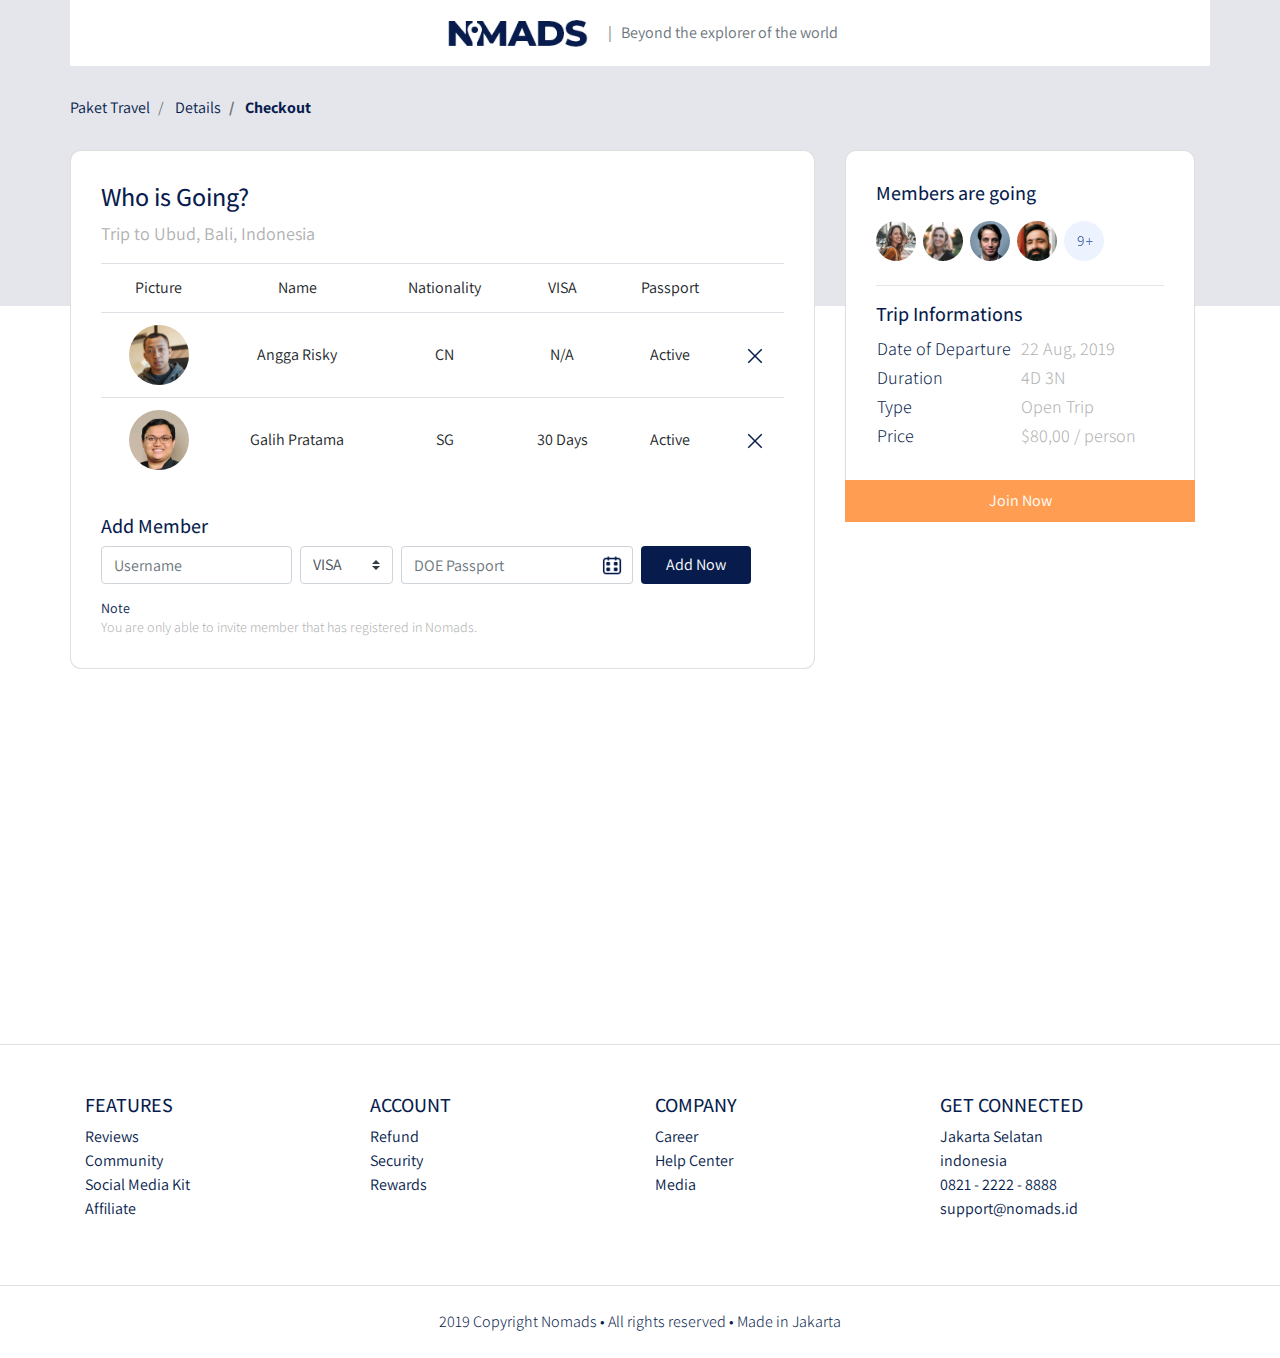
==== checkout.html @ b5740764 "Checkout Page - Members" ====
<!DOCTYPE html>
<html lang="en">
<head>
    <meta charset="UTF-8">
    <meta http-equiv="X-UA-Compatible" content="IE=edge">
    <meta name="viewport" content="width=device-width, initial-scale=1.0">
    <title>Document</title>
    <link rel="stylesheet" href="frontend/libraries/bootstrap/css/bootstrap.css">
    <link rel="stylesheet" href="frontend/libraries/xzoom/xzoom.css">
    <link rel="stylesheet" href="frontend/libraries/gijgo/css/gijgo.min.css">
    <link rel="preconnect" href="https://fonts.googleapis.com">
    <link rel="preconnect" href="https://fonts.gstatic.com" crossorigin>
    <link href="https://fonts.googleapis.com/css2?family=Assistant:wght@200;300;400;500;600;700;800&family=Playfair+Display:ital,wght@0,400;0,500;0,600;0,700;0,800;0,900;1,400;1,500;1,600;1,700;1,800;1,900&display=swap" rel="stylesheet">   
    <link rel="stylesheet" href="frontend/styles/main.css">

</head>
<body>
    <!-- Navbar -->
    <div class="container">
        <nav class="row navbar navbar-expand-lg navbar-light bg-white">
            <div class="navbar-nav ml-auto mr-auto mr-sm-auto mr-lg-0 mr-md-auto">
                <a href="index.html" class="navbar-brand">
                    <img src="frontend/images/logo.png" alt="">
                </a>
            </div>
            <ul class="navbar-nav mr-auto d-none d-lg-block">
                <li>
                    <span class="text-muted">
                        | &nbsp; Beyond the explorer of the world
                    </span>
                </li>
            </ul>
        </nav>
    </div>

    <!-- Main Details -->
    <main>
        <section class="section-details-header"></section>
        <section class="section-details-content">
            <div class="container">
                <div class="row">
                    <div class="col p-0">
                        <nav>
                            <ol class="breadcrumb">
                                <li class="breadcrumb-item">
                                    Paket Travel
                                </li>
                                <li class="breadcrumb-item">
                                    Details
                                </li>
                                <li class="breadcrumb-item active">
                                    Checkout
                                </li>
                            </ol>
                        </nav>
                    </div>
                </div>
                <div class="row">
                    <div class="col-lg-8 pl-lg-0">
                        <div class="card card-details">
                            <h1>Who is Going?</h1>
                            <p>Trip to Ubud, Bali, Indonesia</p>
                            <div class="attendee">
                                <table class="table table-responsive-sm text-center">
                                    <thead>
                                        <tr>
                                            <td>Picture</td>
                                            <td>Name</td>
                                            <td>Nationality</td>
                                            <td>VISA</td>
                                            <td>Passport</td>
                                            <td></td>
                                        </tr>
                                    </thead>
                                    <tbody>
                                        <tr>
                                            <td><img src="/frontend/images/avatar-1.png" height="60"></td>
                                            <td class="align-middle">Angga Risky</td>
                                            <td class="align-middle">CN</td>
                                            <td class="align-middle">N/A</td>
                                            <td class="align-middle">Active</td>
                                            <td class="align-middle">
                                                <a href="#">
                                                    <img src="frontend/images/ic_remove.png" alt="">
                                                </a>
                                            </td>
                                        </tr>
                                        <tr>
                                            <td><img src="/frontend/images/avatar-2.png" height="60"></td>
                                            <td class="align-middle">Galih Pratama</td>
                                            <td class="align-middle">SG</td>
                                            <td class="align-middle">30 Days</td>
                                            <td class="align-middle">Active</td>
                                            <td class="align-middle">
                                                <a href="#">
                                                    <img src="frontend/images/ic_remove.png" alt="">
                                                </a>
                                            </td>
                                        </tr>
                                    </tbody>
                                </table>
                            </div>
                            <div class="member mt-3">
                                <h2>Add Member</h2>
                                <form class="form-inline">
                                    <label for="inputUsername" class="sr-only">Name</label>
                                    <input type="text" name="inputUsername" class="form-control mb-2 mr-sm-2" id="inputUsername" placeholder="Username">
                                    
                                    <label for="inputVisa" class="sr-only">Visa</label>
                                    <select name="inputVisa" id="inputVisa" class="custom-select mb-2 mr-sm-2">
                                        <option value="VISA" selected>VISA</option>
                                        <option value="30 Days">30 Days</option>
                                        <option value="N/A">N/A</option>
                                    </select>

                                <label for="doePassport" class="sr-only">DOE Passport</label>
                                <div class="input-group mb-2 mr-sm-2">
                                    <input type="text" class="form-control datepicker" id="doePassport" placeholder="DOE Passport">
                                </div>

                                <button type="submit" class="btn btn-add-now mb-2 px-4">
                                    Add Now
                                </button>

                                </form>
                                <h3 class="mt-2 mb-0">Note</h3>
                                <p class="disclaimer mb-0">You are only able to invite member that has registered in Nomads.</p>
                            </div>
                        </div>
                    </div>
                    <div class="col-lg-4">
                        <div class="card card-details card-right">
                            <h2>Members are going</h2>
                            <div class="members my-2">
                                <img src="/frontend/images/member-1.png" class="member-image mr-1">
                                <img src="/frontend/images/member-2.png" class="member-image mr-1">
                                <img src="/frontend/images/member-3.png" class="member-image mr-1">
                                <img src="/frontend/images/member-4.png" class="member-image mr-1">
                                <img src="/frontend/images/member-5.png" class="member-image mr-1">
                            </div>
                            <hr>
                            <h2>Trip Informations</h2>
                            <table class="trip-informations">
                                <tr>
                                    <th width="50%">Date of Departure</th>
                                    <td width="50%">22 Aug, 2019</td>
                                </tr>
                                <tr>
                                    <th width="50%">Duration</th>
                                    <td width="50%">4D 3N</td>
                                </tr>
                                <tr>
                                    <th width="50%">Type</th>
                                    <td width="50%">Open Trip</td>
                                </tr>
                                <tr>
                                    <th width="50%">Price</th>
                                    <td width="50%">$80,00 / person</td>
                                </tr>
                            </table>
                        </div>
                        <div class="join-container">
                            <a href="#" class="btn btn-block btn-join-now mt-3 py-2">Join Now</a>
                        </div>
                    </div>
                </div>
            </div>
        </section>
    </main>

    
    <!-- Footer -->
    <footer class="section-footer mt-5 mb-4 border-top">
        <div class="container pt-5 pb-5">
            <div class="row justify-content-center">
                <div class="col-12">
                    <div class="row">
                        <div class="col-12 col-lg-3">
                            <h5>FEATURES</h5>
                            <ul class="list-unstyled">
                                <li><a href="#">Reviews</a></li>
                                <li><a href="#">Community</a></li>
                                <li><a href="#">Social Media Kit</a></li>
                                <li><a href="#">Affiliate</a></li>
                            </ul>
                        </div>
                        <div class="col-12 col-lg-3">
                            <h5>ACCOUNT</h5>
                            <ul class="list-unstyled">
                                <li><a href="#">Refund</a></li>
                                <li><a href="#">Security</a></li>
                                <li><a href="#">Rewards</a></li>
                            </ul>
                        </div>
                        <div class="col-12 col-lg-3">
                            <h5>COMPANY</h5>
                            <ul class="list-unstyled">
                                <li><a href="#">Career</a></li>
                                <li><a href="#">Help Center</a></li>
                                <li><a href="#">Media</a></li>
                            </ul>
                        </div>
                        <div class="col-12 col-lg-3">
                            <h5>GET CONNECTED</h5>
                            <ul class="list-unstyled">
                                <li><a href="#">Jakarta Selatan</a></li>
                                <li><a href="#">indonesia</a></li>
                                <li><a href="#">0821 - 2222 - 8888</a></li>
                                <li><a href="#">support@nomads.id</a></li>
                            </ul>
                        </div>
                    </div>
                </div>
            </div>
        </div>
        <div class="container-fluid">
            <div class="row border-top justify-content-center align-center pt-4">
                <div class="col-auto text-gray-500 font-weight-light">
                    2019 Copyright Nomads • All rights reserved • Made in Jakarta
                </div>
            </div>
        </div>
    </footer>

    <script src="frontend/libraries/jquery/jquery-3.4.1.min.js"></script>
    <script src="frontend/libraries/bootstrap/js/bootstrap.js"></script>
    <script src="frontend/libraries/retina/retina.min.js"></script>
    <script src="frontend/libraries/xzoom/xzoom.min.js"></script>
    <script src="frontend/libraries/gijgo/js/gijgo.min.js"></script>
    <script>
        $(document).ready(function() {
            $('.xzoom, .xzoom-gallery').xzoom({
                zoomWidth: 500,
                title: false,
                tint: '#333',
                xoffset: 15
            });

            $('.datepicker').datepicker({
                uiLibrary: 'bootstrap4',
                icons: {
                    rightIcon: '<img src="frontend/images/ic_doe.png" />'
                }
            });
        });
    </script>
</body>
</html>
---- frontend/libraries/xzoom/xzoom.css ----
/* Compatibility styles for frameworks like bootstrap, foundation e.t.c */
.xzoom-source img, .xzoom-preview img, .xzoom-lens img {
  display: block;
  max-width: none;
  max-height: none;
  -webkit-transition: none;
  -moz-transition: none;
  -o-transition: none;
  transition: none;
}
/* --------------- */

/* xZoom Styles below */
.xzoom-container { 
  display: inline-block;
}

.xzoom-thumbs {
  text-align: center;
  margin-bottom: 10px;
}

.xzoom { 
  -webkit-box-shadow: 0px 0px 5px 0px rgba(0,0,0,0.5);
  -moz-box-shadow: 0px 0px 5px 0px rgba(0,0,0,0.5);
  box-shadow: 0px 0px 5px 0px rgba(0,0,0,0.5);  
}
.xzoom2, .xzoom3, .xzoom4, .xzoom5 {
  -webkit-box-shadow: 0px 0px 5px 0px rgba(0,0,0,0.5);
  -moz-box-shadow: 0px 0px 5px 0px rgba(0,0,0,0.5);
  box-shadow: 0px 0px 5px 0px rgba(0,0,0,0.5);
}

/* Thumbs */
.xzoom-gallery, .xzoom-gallery2, .xzoom-gallery3, .xzoom-gallery4, .xzoom-gallery5 {
  border: 1px solid #cecece;
  margin-left: 5px;
  margin-bottom: 10px;
}

.xzoom-source, .xzoom-hidden {
  display: block;
  position: static;
  float: none;
  clear: both;
}

/* Everything out of border is hidden */
.xzoom-hidden {
  overflow: hidden;
}

/* Preview */
.xzoom-preview {
  border: 1px solid #888;
  background: #2f4f4f;
  box-shadow: -0px -0px 10px rgba(0,0,0,0.50);
}

/* Lens */
.xzoom-lens {
  border: 1px solid #555;
  box-shadow: -0px -0px 10px rgba(0,0,0,0.50);
  cursor: crosshair;
}

/* Loading */
.xzoom-loading {
  background-position: center center;
  background-repeat: no-repeat;
  border-radius: 100%;
  opacity: .7;
  background: url(../example/images/xloading.gif);
  width: 48px;
  height: 48px;
}

/* Additional class that applied to thumb when it is active */
.xactive {
  -webkit-box-shadow: 0px 0px 3px 0px rgba(74,169,210,1);
  -moz-box-shadow: 0px 0px 3px 0px rgba(74,169,210,1);
  box-shadow: 0px 0px 3px 0px rgba(74,169,210,1); 
  border: 1px solid #4aaad2;
}

/* Caption */
.xzoom-caption {
  position: absolute;
  bottom: -43px;
  left: 0;
  background: #000;
  width: 100%;
  text-align: left;
}

.xzoom-caption span {
  color: #fff;
  font-family: Arial, sans-serif;
  display: block;
  font-size: 0.75em;
  font-weight: bold;
  padding: 10px;
}
---- frontend/libraries/gijgo/css/gijgo.min.css ----
.gj-button-md,.gj-text-align-center{text-align:center}.gj-button-md,.gj-modal{overflow:hidden;outline:0}.gj-button-md,.gj-button-md-group{position:relative;vertical-align:middle}.gj-button,.gj-button-md,.gj-cursor-pointer{cursor:pointer}.gj-button{background-color:#f5f5f5;border:1px solid #ddd;color:#000;border-radius:3px;padding:6px 10px}.gj-unselectable{-webkit-touch-callout:none;-webkit-user-select:none;-khtml-user-select:none;-moz-user-select:none;-ms-user-select:none;user-select:none}.gj-row{display:-webkit-box;display:-ms-flexbox;display:flex;-ms-flex-wrap:wrap;flex-wrap:wrap}.gj-margin-left-5{margin-left:5px}.gj-margin-left-10{margin-left:10px}.gj-width-full{width:100%}.gj-font-size-16{font-size:16px}.gj-hidden{display:none}.gj-button-md{background:0 0;border:none;border-radius:2px;color:rgba(0,0,0,.87);height:36px;margin:0;min-width:64px;padding:0 16px;display:inline-block;font-family:Roboto,Helvetica,Arial,sans-serif;font-size:1rem;font-weight:500;text-transform:uppercase;letter-spacing:0;will-change:box-shadow;transition:box-shadow .2s cubic-bezier(.4,0,1,1),background-color .2s cubic-bezier(.4,0,.2,1),color .2s cubic-bezier(.4,0,.2,1);text-decoration:none;line-height:36px;-webkit-user-select:none;-moz-user-select:none;-ms-user-select:none;user-select:none}.gj-button-md:hover{background-color:rgba(158,158,158,.2)}.gj-button-md:disabled{color:rgba(0,0,0,.26);background:0 0}.gj-button-md .gj-icon,.gj-button-md .material-icons{vertical-align:middle}.gj-button-md.gj-button-md-icon{width:24px;height:31px;min-width:24px;padding:0;display:table}ul.gj-list-bootstrap li [data-role=image],ul.gj-list-md li [data-role=checkbox],ul.gj-list-md li [data-role=image]{height:24px;width:24px}.gj-button-md.gj-button-md-icon .gj-icon,.gj-button-md.gj-button-md-icon .material-icons{display:table-cell;margin-right:0;width:24px;height:24px}.gj-button-md.active{background-color:rgba(158,158,158,.4)}.gj-button-md-group{display:inline-block}.gj-textbox-md{border:none;border-bottom:1px solid rgba(0,0,0,.42);display:block;font-family:Helvetica,Arial,sans-serif;font-size:16px;line-height:16px;padding:4px 0;margin:0;width:100%;background:0 0;text-align:left;color:rgba(0,0,0,.87)}.gj-textbox-md:active,.gj-textbox-md:focus{border-bottom:2px solid rgba(0,0,0,.42);outline:0}.gj-textbox-md::placeholder{color:#8e8e8e}.gj-textbox-md:-ms-input-placeholder{color:#8e8e8e}.gj-textbox-md::-ms-input-placeholder{color:#8e8e8e}.gj-md-spacer-24{min-width:24px;width:24px;display:inline-block}.gj-md-spacer-32{min-width:32px;width:32px;display:inline-block}.gj-modal{position:fixed;top:0;right:0;bottom:0;left:0;z-index:1203;display:none;-webkit-overflow-scrolling:touch;background-color:rgba(0,0,0,.54118);transition:.2s ease opacity;will-change:opacity}ul.gj-list li [data-role=wrapper]{display:table;width:100%}ul.gj-list li [data-role=checkbox],ul.gj-list li [data-role=image]{display:table-cell;vertical-align:middle;text-align:center}ul.gj-list li [data-role=display]{display:table-cell;vertical-align:middle;cursor:pointer}ul.gj-list li [data-role=display]:empty:before{content:"\200b"}ul.gj-list-bootstrap{padding-left:0;margin-bottom:0}ul.gj-list-bootstrap li{padding:0}ul.gj-list-bootstrap li [data-role=wrapper]{padding:0 10px}ul.gj-list-bootstrap li [data-role=checkbox]{width:24px;padding:3px}ul.gj-list-bootstrap li [data-role=display]{padding:8px 0 8px 4px}.list-group-item.active ul li,.list-group-item.active:focus ul li,.list-group-item.active:hover ul li{text-shadow:none;color:initial}ul.gj-list-md{padding:0;list-style:none;line-height:24px;letter-spacing:0;color:#616161}.gj-picker-md,ul.gj-list-md li{font-family:Roboto,Helvetica,Arial,sans-serif;font-size:16px;font-weight:400;letter-spacing:.04em;line-height:1}ul.gj-list-md li{display:list-item;list-style-type:none;padding:0;min-height:unset;box-sizing:border-box;align-items:center;cursor:default;overflow:hidden;-webkit-flex-direction:row;-ms-flex-direction:row;flex-direction:row;-webkit-flex-wrap:nowrap;-ms-flex-wrap:nowrap;flex-wrap:nowrap}ul.gj-list-md li [data-role=display]{padding:8px 0 8px 5px;order:0;flex-grow:2;text-decoration:none;box-sizing:border-box;align-items:center;text-align:left;color:rgba(0,0,0,.87)}ul.gj-list-md li.disabled>[data-role=wrapper]>[data-role=display]{color:#9E9E9E}.gj-list-md-active{background:#e0e0e0;color:#3f51b5}.gj-picker{position:absolute;z-index:1203;background-color:#fff}.gj-picker .selected{color:#fff}.gj-picker-md{color:rgba(0,0,0,.87);border:1px solid #E0E0E0}.gj-modal .gj-picker-md{border:0}.gj-picker-md [role=header]{color:rgba(255,255,255,.54);display:flex;background:#2196f3;align-items:baseline;user-select:none;justify-content:center}.gj-picker-md [role=footer]{float:right;padding:10px}.gj-picker-md [role=footer] button.gj-button-md{color:#2196f3;font-weight:700;font-size:13px}.gj-picker-bootstrap{border:1px solid #E0E0E0}.gj-picker-bootstrap .selected{color:#888}.gj-picker-bootstrap [role=header]{background:#eee;color:#AAA}@font-face{font-family:gijgo-material;src:url(../fonts/gijgo-material.eot?235541);src:url(../fonts/gijgo-material.eot?235541#iefix) format('embedded-opentype'),url(../fonts/gijgo-material.ttf?235541) format('truetype'),url(../fonts/gijgo-material.woff?235541) format('woff'),url(../fonts/gijgo-material.svg?235541#gijgo-material) format('svg');font-weight:400;font-style:normal}.gj-icon{font-family:gijgo-material!important;font-size:24px;speak:none;font-style:normal;font-weight:400;font-variant:normal;text-transform:none;line-height:1;letter-spacing:0;-webkit-font-feature-settings:"liga";-moz-font-feature-settings:"liga=1";-moz-font-feature-settings:"liga";-ms-font-feature-settings:"liga" 1;font-feature-settings:"liga";-webkit-font-variant-ligatures:discretionary-ligatures;font-variant-ligatures:discretionary-ligatures;-webkit-font-smoothing:antialiased;-moz-osx-font-smoothing:grayscale}.gj-icon.undo:before{content:"\e900"}.gj-icon.vertical-align-top:before{content:"\e901"}.gj-icon.vertical-align-center:before{content:"\e902"}.gj-icon.vertical-align-bottom:before{content:"\e903"}.gj-icon.arrow-dropup:before{content:"\e904"}.gj-icon.clock:before{content:"\e905"}.gj-icon.refresh:before{content:"\e906"}.gj-icon.last-page:before{content:"\e907"}.gj-icon.first-page:before{content:"\e908"}.gj-icon.cancel:before{content:"\e909"}.gj-icon.clear:before{content:"\e90a"}.gj-icon.check-circle:before{content:"\e90b"}.gj-icon.delete:before{content:"\e90c"}.gj-icon.arrow-upward:before{content:"\e90d"}.gj-icon.arrow-forward:before{content:"\e90e"}.gj-icon.arrow-downward:before{content:"\e90f"}.gj-icon.arrow-back:before{content:"\e910"}.gj-icon.list-numbered:before{content:"\e911"}.gj-icon.list-bulleted:before{content:"\e912"}.gj-icon.indent-increase:before{content:"\e913"}.gj-icon.indent-decrease:before{content:"\e914"}.gj-icon.redo:before{content:"\e915"}.gj-icon.align-right:before{content:"\e916"}.gj-icon.align-left:before{content:"\e917"}.gj-icon.align-justify:before{content:"\e918"}.gj-icon.align-center:before{content:"\e919"}.gj-icon.strikethrough:before{content:"\e91a"}.gj-icon.italic:before{content:"\e91b"}.gj-icon.underlined:before{content:"\e91c"}.gj-icon.bold:before{content:"\e91d"}.gj-icon.arrow-dropdown:before{content:"\e91e"}.gj-icon.done:before{content:"\e91f"}.gj-icon.pencil:before{content:"\e920"}.gj-icon.minus:before{content:"\e921"}.gj-icon.plus:before{content:"\e922"}.gj-icon.chevron-up:before{content:"\e923"}.gj-icon.chevron-right:before{content:"\e924"}.gj-icon.chevron-down:before{content:"\e925"}.gj-icon.chevron-left:before{content:"\e926"}.gj-icon.event:before{content:"\e927"}.gj-draggable{cursor:move}.gj-resizable-handle{position:absolute;font-size:.1px;display:block;-ms-touch-action:none;touch-action:none;z-index:1203}.gj-dialog-bootstrap [data-role=title],.gj-dialog-bootstrap4 [data-role=title]{display:inline}.gj-dialog-bootstrap,.gj-dialog-bootstrap4,.gj-dialog-md{z-index:1202;overflow:hidden}.gj-resizable-n{cursor:n-resize;height:7px;width:100%;top:-5px;left:0}.gj-resizable-e{cursor:e-resize;width:7px;right:-5px;top:0;height:100%}.gj-resizable-s{cursor:s-resize;height:7px;width:100%;bottom:-5px;left:0}.gj-resizable-w{cursor:w-resize;width:7px;left:-5px;top:0;height:100%}.gj-resizable-se{cursor:se-resize;width:12px;height:12px;right:1px;bottom:1px}.gj-resizable-sw{cursor:sw-resize;width:9px;height:9px;left:-5px;bottom:-5px}.gj-resizable-nw{cursor:nw-resize;width:9px;height:9px;left:-5px;top:-5px}.gj-resizable-ne{cursor:ne-resize;width:9px;height:9px;right:-5px;top:-5px}.gj-dialog-footer{position:absolute;bottom:0;width:100%;margin-top:0}.gj-dialog-scrollable [data-role=body]{overflow-x:hidden;overflow-y:scroll}.gj-dialog-bootstrap [data-role=close]{line-height:1.42857143}.gj-dialog-bootstrap4 [data-role=close]{line-height:1.5}.gj-dialog-md{background-color:#FFF;border:none;box-shadow:0 11px 15px -7px rgba(0,0,0,.2),0 24px 38px 3px rgba(0,0,0,.14),0 9px 46px 8px rgba(0,0,0,.12);box-sizing:border-box;position:relative;display:-webkit-box;display:-webkit-flex;display:-ms-flexbox;display:flex;-webkit-box-orient:vertical;-webkit-box-direction:normal;-webkit-flex-direction:column;-ms-flex-direction:column;flex-direction:column;-webkit-background-clip:padding-box;background-clip:padding-box;outline:0}.gj-dialog-md-header{padding:24px 24px 0;font-family:Roboto,Helvetica,Arial,sans-serif}.gj-dialog-md-title{margin:0;font-weight:400;display:inline;line-height:28px;font-size:20px}.gj-dialog-md-close{-webkit-appearance:none;padding:0;cursor:pointer;background:0 0;border:0;float:right;line-height:28px;font-size:28px}.gj-dialog-md-body{padding:20px 24px 24px;color:rgba(0,0,0,.54);font-family:Helvetica,Arial,sans-serif;font-size:14px;font-weight:400;line-height:20px}.gj-dialog-md-footer{padding:8px 8px 8px 24px;display:-webkit-flex;display:-ms-flexbox;display:flex;-webkit-flex-direction:row-reverse;-ms-flex-direction:row-reverse;flex-direction:row-reverse;-webkit-flex-wrap:wrap;-ms-flex-wrap:wrap;flex-wrap:wrap;box-sizing:border-box}.gj-dialog-md-footer>:first-child{margin-right:0}.gj-dialog-md-footer>*{margin-right:8px;height:36px}DIV.gj-grid-wrapper{margin:auto;position:relative;clear:both;z-index:1}TABLE.gj-grid{margin:auto;border-collapse:collapse;width:100%;table-layout:fixed}TABLE.gj-grid THEAD TH [data-role=selectAll]{margin:auto}table.gj-grid-bootstrap thead th [data-role=sorticon],table.gj-grid-md thead th [data-role=sorticon]{margin-left:5px}TABLE.gj-grid THEAD TH [data-role=title],TABLE.gj-grid THEAD TH [data-role=sorticon]{display:inline-block}TABLE.gj-grid THEAD TH{overflow:hidden;text-overflow:ellipsis}TABLE.gj-grid.autogrow-header-row THEAD TH{overflow:auto;text-overflow:initial;white-space:pre-wrap;-ms-word-break:break-word;word-break:break-word}TABLE.gj-grid>tbody>tr>td{overflow:hidden;position:relative}table.gj-grid tbody div[data-role=display]{vertical-align:middle;text-indent:0;white-space:pre-wrap;-ms-word-break:break-word;word-break:break-word}table.gj-grid.fixed-body-rows tbody div[data-role=display]{overflow:hidden;text-overflow:ellipsis;white-space:nowrap;-ms-word-break:initial;word-break:initial}table.gj-grid tfoot DIV[data-role=display]{vertical-align:middle;text-indent:0;display:flex}TABLE.gj-grid .fa{padding:2px}TABLE.gj-grid>tbody>tr>td>div{padding:2px;overflow:hidden}DIV.gj-grid-wrapper DIV.gj-grid-loading-cover{background:#BBB;opacity:.5;position:absolute;vertical-align:middle}DIV.gj-grid-wrapper DIV.gj-grid-loading-text{position:absolute;font-weight:700}table.gj-grid-bootstrap thead th{background-color:#f5f5f5;vertical-align:middle}table.gj-grid-bootstrap thead th [data-role=sorticon] i.gj-icon,table.gj-grid-bootstrap thead th [data-role=sorticon] i.material-icons{position:absolute;font-size:20px;top:15px}table.gj-grid-bootstrap tbody tr td div[data-role=display]{padding:0}.gj-grid-bootstrap-4 .gj-checkbox-bootstrap{display:inline-block;padding-top:2px}.gj-grid-bootstrap-4 tbody tr.active{background-color:rgba(0,0,0,.075)}.gj-grid-md{position:relative;border:1px solid #e0e0e0;border-collapse:collapse;white-space:nowrap;font-size:13px;font-family:Roboto,Helvetica,Arial,sans-serif;background-color:#fff}.gj-grid-md td:first-of-type,.gj-grid-md th:first-of-type{padding-left:24px}.gj-grid-md td,.gj-grid-md th{padding:12px 18px;position:relative;box-sizing:border-box}.gj-grid-md th{vertical-align:bottom;font-weight:700;line-height:31px;letter-spacing:0;height:56px;font-size:12px;color:rgba(0,0,0,.54);text-align:right}.gj-grid-md td{height:48px;border-top:1px solid #e0e0e0;border-bottom:1px solid #e0e0e0;text-align:left;color:rgba(0,0,0,.87)}.gj-grid-bootstrap tbody tr.gj-grid-top-border td,.gj-grid-md tbody tr.gj-grid-top-border td{border-top:2px solid #777}.gj-grid-bootstrap tbody tr.gj-grid-bottom-border td,.gj-grid-md tbody tr.gj-grid-bottom-border td{border-bottom:2px solid #777}.gj-grid-md tbody tr{position:relative;height:48px;transition-duration:.28s;transition-timing-function:cubic-bezier(.4,0,.2,1);transition-property:background-color}.gj-grid-md tbody tr:hover{background-color:#EEE}.gj-grid-md tbody tr.gj-grid-md-select{background-color:#F5F5F5}table.gj-grid-md thead th [data-role=sorticon] i.gj-icon,table.gj-grid-md thead th [data-role=sorticon] i.material-icons{position:absolute;font-size:16px;top:19px}table.gj-grid-md thead th.gj-grid-select-all{padding-bottom:3px}@media only all{td.display-1120,td.display-320,td.display-480,td.display-640,td.display-800,td.display-960,th.display-1120,th.display-320,th.display-480,th.display-640,th.display-800,th.display-960{display:none}}@media screen and (min-width:20em){TABLE.gj-grid-bootstrap td.display-320,TABLE.gj-grid-bootstrap th.display-320{display:table-cell}}@media screen and (min-width:30em){TABLE.gj-grid-bootstrap td.display-480,TABLE.gj-grid-bootstrap th.display-480{display:table-cell}}@media screen and (min-width:40em){TABLE.gj-grid-bootstrap td.display-640,TABLE.gj-grid-bootstrap th.display-640{display:table-cell}}@media screen and (min-width:50em){TABLE.gj-grid-bootstrap td.display-800,TABLE.gj-grid-bootstrap th.display-800{display:table-cell}}@media screen and (min-width:60em){TABLE.gj-grid-bootstrap td.display-960,TABLE.gj-grid-bootstrap th.display-960{display:table-cell}}@media screen and (min-width:70em){TABLE.gj-grid-bootstrap td.display-1120,TABLE.gj-grid-bootstrap th.display-1120{display:table-cell}}.gj-grid-md tfoot tr th{padding-right:14px}.gj-grid-md tfoot tr[data-role=pager] .gj-grid-mdl-pager-label{padding-left:5px;padding-right:5px}.gj-grid-md tfoot tr[data-role=pager] .gj-dropdown-md{margin-left:12px}.gj-grid-md tfoot tr[data-role=pager] .gj-dropdown-md [role=presenter]{font-size:12px;font-weight:700;color:rgba(0,0,0,.54)}.gj-grid-md tfoot tr[data-role=pager] .gj-dropdown-md [role=presenter] [role=display]{text-align:right}.gj-grid-md tfoot tr[data-role=pager] .gj-grid-md-limit-select{margin-left:10px;font-size:12px;font-weight:700;color:rgba(0,0,0,.54)}.gj-grid-bootstrap tfoot tr[data-role=pager] th{line-height:30px;background-color:#f5f5f5}.gj-grid-bootstrap tfoot tr[data-role=pager] th>div>button,.gj-grid-bootstrap tfoot tr[data-role=pager] th>div>div{margin-right:5px}.gj-grid-bootstrap-4 tfoot tr[data-role=pager] th>div button{height:34px}.gj-grid-bootstrap-4 tfoot tr[data-role=pager] th div .gj-dropdown-bootstrap-4 .gj-dropdown-expander-mi .gj-icon{top:5px}.gj-grid-bootstrap-3 tfoot tr[data-role=pager] th>div>input{margin-right:5px;width:40px;text-align:right;display:inline-block;font-weight:700}.gj-grid-bootstrap-4 tfoot tr[data-role=pager] th>div>div.input-group{width:40px}.gj-grid-bootstrap-4 tfoot tr[data-role=pager] th>div>div.input-group input{text-align:right;font-weight:700;height:34px;padding-top:2px;padding-bottom:6px}.gj-grid-bootstrap tfoot tr[data-role=pager] th>div>select{display:inline-block;margin-right:5px;width:60px}.gj-grid-bootstrap tfoot tr[data-role=pager] th .gj-dropdown-bootstrap .gj-list-bootstrap [data-role=display]{line-height:14px}.gj-grid-bootstrap tfoot tr[data-role=pager] th .gj-dropdown-bootstrap [role=presenter] [role=display]{font-weight:700}.gj-grid-bootstrap tfoot tr[data-role=pager] th .gj-dropdown-bootstrap-3 [role=presenter]{padding:2px 8px}.gj-grid-bootstrap tfoot tr[data-role=pager] th .gj-dropdown-bootstrap-4 [role=presenter]{padding:1px 8px}.gj-grid thead tr th div.gj-grid-column-resizer-wrapper{position:relative;width:100%;height:0;top:0;left:0;padding:0}span.gj-grid-column-resizer{position:absolute;right:0;width:10px;top:-100px;height:300px;z-index:1203;cursor:e-resize}.gj-grid-resize-cursor{cursor:e-resize}.gj-grid-md tbody tr td.gj-grid-left-border,.gj-grid-md thead tr th.gj-grid-left-border{border-left:3px solid #777}.gj-grid-md tbody tr td.gj-grid-right-border,.gj-grid-md thead tr th.gj-grid-right-border{border-right:3px solid #777}.gj-grid-bootstrap tbody tr td.gj-grid-left-border,.gj-grid-bootstrap thead tr th.gj-grid-left-border{border-left:5px solid #ddd}.gj-grid-bootstrap tbody tr td.gj-grid-right-border,.gj-grid-bootstrap thead tr th.gj-grid-right-border{border-right:5px solid #ddd}.gj-dirty{position:absolute;top:0;left:0;border-style:solid;border-width:3px;border-color:red transparent transparent red;padding:0;overflow:hidden;vertical-align:top}.gj-grid-md tbody tr td.gj-grid-management-column{padding:3px}.gj-grid-md tbody tr td[data-mode=edit]{padding:0 18px}.gj-grid-bootstrap tbody tr td[data-mode=edit],.gj-grid-bootstrap tbody tr td[data-mode=edit] [data-role=edit],.gj-grid-md tbody .gj-dropdown-md [role=presenter] [role=display]{padding:0}.gj-grid-bootstrap-3 tbody tr td.gj-grid-management-column{padding:3px}.gj-grid-bootstrap-3 tbody tr td[data-mode=edit]{height:38px}.gj-grid-bootstrap-3 tbody tr td[data-mode=edit] [data-role=edit] input[type=text]{height:37px;padding:8px}.gj-grid-bootstrap-3 tbody tr td[data-mode=edit] .gj-dropdown-bootstrap [role=presenter]{border:0;border-radius:0;height:37px;padding-left:8px}.gj-grid-bootstrap-3 tbody tr td[data-mode=edit] .gj-datepicker-bootstrap{height:37px}.gj-grid-bootstrap-3 tbody tr td[data-mode=edit] .gj-datepicker-bootstrap [role=input]{height:37px;border:0;border-radius:0}.gj-grid-bootstrap-3 tbody tr td[data-mode=edit] .gj-datepicker-bootstrap [role=right-icon]{border:0;border-radius:0}.gj-grid-bootstrap-3 tbody tr td[data-mode=edit] .gj-checkbox-bootstrap{display:inline-block;padding-top:10px;height:32px}.gj-grid-bootstrap-4 tbody tr td.gj-grid-management-column{padding:6px}.gj-grid-bootstrap-4 tbody tr td[data-mode=edit] [data-role=edit] input[type=text]{height:48px;padding-left:12px}.gj-grid-bootstrap-4 tbody tr td[data-mode=edit] .gj-dropdown-bootstrap [role=presenter]{border:0;border-radius:0;height:48px;padding-left:12px;font-family:-apple-system,system-ui,BlinkMacSystemFont,"Segoe UI",Roboto,"Helvetica Neue",Arial,sans-serif}.gj-grid-bootstrap-4 tbody tr td[data-mode=edit] .gj-dropdown-bootstrap-4 [role=expander].gj-dropdown-expander-mi .gj-icon,.gj-grid-bootstrap-4 tbody tr td[data-mode=edit] .gj-dropdown-bootstrap-4 [role=expander].gj-dropdown-expander-mi .material-icons{top:13px}.gj-grid-bootstrap-4 tbody tr td[data-mode=edit] .gj-datepicker-bootstrap{height:48px}.gj-grid-bootstrap-4 tbody tr td[data-mode=edit] .gj-datepicker-bootstrap [role=input]{height:48px;border:0;border-radius:0}.gj-grid-bootstrap-4 tbody tr td[data-mode=edit] .gj-datepicker-bootstrap [role=right-icon]{background-color:#fff}.gj-grid-bootstrap-4 tbody tr td[data-mode=edit] .gj-datepicker-bootstrap [role=right-icon] button{border:0;border-radius:0;width:43px;position:relative}.gj-grid-bootstrap-4 tbody tr td[data-mode=edit] .gj-datepicker-bootstrap [role=right-icon] .gj-icon,.gj-grid-bootstrap-4 tbody tr td[data-mode=edit] .gj-datepicker-bootstrap [role=right-icon] .material-icons{top:13px;left:10px;font-size:24px}.gj-grid-bootstrap-4 tbody tr td[data-mode=edit] .gj-checkbox-bootstrap{display:inline-block;padding-top:15px;height:42px}.gj-grid-md thead tr[data-role=filter] th{border-top:1px solid #e0e0e0}div.gj-grid-wrapper div.gj-grid-bootstrap-toolbar{background-color:#f5f5f5;padding:8px;font-weight:700;border:1px solid #ddd}div.gj-grid-wrapper div.gj-grid-bootstrap-4-toolbar{background-color:#f5f5f5;padding:12px;font-weight:700;border:1px solid #ddd}div.gj-grid-wrapper div.gj-grid-md-toolbar{font-weight:700;font-size:24px;font-family:Helvetica,Arial,sans-serif;background-color:#fff;border-top:1px solid #e0e0e0;border-left:1px solid #e0e0e0;border-right:1px solid #e0e0e0;border-bottom:0;border-collapse:collapse;padding:0 18px;line-height:56px}.gj-checkbox-bootstrap,.gj-checkbox-md{min-width:0;font-weight:400;text-align:center;position:relative}table.gj-grid-scrollable tbody{overflow-y:auto;overflow-x:hidden;display:block}table.gj-grid-md.gj-grid-scrollable{border-bottom:0}table.gj-grid-md.gj-grid-scrollable tbody{border-right:1px solid #e0e0e0;border-bottom:1px solid #e0e0e0}table.gj-grid-md.gj-grid-scrollable tfoot{border-bottom:1px solid #e0e0e0}table.gj-grid-bootstrap.gj-grid-scrollable{border-bottom:0}table.gj-grid-bootstrap.gj-grid-scrollable tbody{border-right:1px solid #ddd;border-bottom:1px solid #ddd}table.gj-grid-bootstrap.gj-grid-scrollable tbody tr[data-role=row]:first-child td{border-top:0}table.gj-grid-bootstrap.gj-grid-scrollable tbody tr[data-role=row] td:first-child{border-left:0}table.gj-grid-bootstrap.gj-grid-scrollable tbody tr[data-role=row] td:last-child{border-right:0}table.gj-grid-bootstrap.gj-grid-scrollable tfoot{border-bottom:1px solid #ddd}ul.gj-list li [data-role=spacer]{display:table-cell}ul.gj-list li [data-role=expander]{display:table-cell;vertical-align:middle;text-align:center;cursor:pointer}[data-type=tree] ul li [data-role=expander].gj-tree-font-awesome-expander,[data-type=tree] ul li [data-role=expander].gj-tree-glyphicons-expander,[data-type=tree] ul li [data-role=expander].gj-tree-material-icons-expander{width:24px}[data-type=tree] ul li [data-role=expander].gj-tree-glyphicons-expander .glyphicon{top:4px;height:24px}.gj-tree-bootstrap-3 ul.gj-list-bootstrap li{border:0;border-radius:0;color:#333}.gj-tree-bootstrap-3 ul.gj-list-bootstrap li.active{color:#fff}.gj-tree-bootstrap-3 ul.gj-list-bootstrap li.disabled{color:#777;background-color:#eee}.gj-tree-bootstrap-4 ul.gj-list-bootstrap li{border:0;border-radius:0;color:#212529}.gj-tree-bootstrap-4 ul.gj-list-bootstrap li.active{color:#fff}.gj-tree-bootstrap-4 ul.gj-list-bootstrap li.disabled{color:#868e96}.gj-tree-bootstrap-4 ul.gj-list-bootstrap li ul.gj-list-bootstrap{width:100%}.gj-tree-bootstrap-border ul.gj-list-bootstrap li{border:1px solid #ddd}.gj-tree-bootstrap-border ul.gj-list-bootstrap li ul.gj-list-bootstrap li{border-left:0;border-right:0}.gj-tree-bootstrap-border ul.gj-list-bootstrap li:first-child{border-top-left-radius:4px;border-top-right-radius:4px}.gj-tree-bootstrap-border ul.gj-list-bootstrap li:last-child{border-bottom-left-radius:4px;border-bottom-right-radius:4px}.gj-tree-bootstrap-border ul.gj-list-bootstrap li ul.gj-list-bootstrap li:first-child{border-top-left-radius:0;border-top-right-radius:0}.gj-tree-bootstrap-border ul.gj-list-bootstrap li ul.gj-list-bootstrap li:last-child{border-bottom:0;border-bottom-left-radius:0;border-bottom-right-radius:0}ul.gj-list-bootstrap li [data-role=expander].gj-tree-material-icons-expander{padding-top:8px;padding-bottom:4px}.gj-tree-drag-el,.gj-tree-drag-el li{padding:0;margin:0}ul.gj-list-bootstrap li [data-role=expander].gj-tree-material-icons-expander .gj-icon{width:24px;height:24px}ul.gj-list-md li.disabled>[data-role=wrapper]>[data-role=expander]{color:#9E9E9E}.gj-tree-md-border ul.gj-list-md li{border:1px solid #616161;margin-bottom:-1px}.gj-tree-md-border ul.gj-list-md li ul.gj-list-md li{border-left:0;border-right:0}.gj-tree-md-border ul.gj-list-md li ul.gj-list-md li:last-child{border-bottom:0}.gj-tree-drop-above{border-top:1px solid #000}.gj-tree-bootstrap-3 ul.gj-list-bootstrap li [data-role=wrapper].drop-above,.gj-tree-bootstrap-4 ul.gj-list-bootstrap li [data-role=wrapper].drop-above{border-top:2px solid #000}.gj-tree-drop-below{border-bottom:1px solid #000}.gj-tree-bootstrap-3 ul.gj-list-bootstrap li [data-role=wrapper].drop-below,.gj-tree-bootstrap-4 ul.gj-list-bootstrap li [data-role=wrapper].drop-below{border-bottom:2px solid #000}.gj-tree-drag-el{z-index:1203}.gj-tree-drag-el [data-role=wrapper]{cursor:move;display:table}.gj-tree-drag-el [data-role=indicator]{width:14px;padding:0 3px;display:table-cell;vertical-align:middle;text-align:center}.gj-tree-bootstrap-drag-el li.list-group-item{border:0;background:unset}.gj-tree-bootstrap-drag-el [data-role=indicator],.gj-tree-md-drag-el [data-role=indicator]{width:24px;height:24px;padding:0}.gj-checkbox-bootstrap{font-size:0;margin:0;width:18px;height:18px;display:inline}.gj-checkbox-bootstrap input[type=checkbox]{display:none;margin-bottom:-12px}.gj-checkbox-bootstrap span{background:#fff;display:block;content:" ";width:18px;height:18px;line-height:11px;font-size:11px;padding:2px;color:#555;border:1px solid #CCC;border-radius:3px;transition:box-shadow .2s linear,border-color .2s linear;cursor:pointer;margin:auto}.gj-checkbox-bootstrap input[type=checkbox]:focus+span:before{outline:0;box-shadow:0 0 0 0 #66afe9,0 0 6px rgba(102,175,233,.6);border-color:#66afe9}.gj-datepicker-bootstrap :active,.gj-datepicker-bootstrap :focus,.gj-timepicker-bootstrap :active,.gj-timepicker-bootstrap :focus{box-shadow:none}.gj-checkbox-bootstrap input[type=checkbox][disabled]+span{opacity:.6;cursor:not-allowed}.gj-checkbox-bootstrap.gj-checkbox-bootstrap-4 span{line-height:16px;padding:0}.gj-checkbox-bootstrap-4.gj-checkbox-material-icons input[type=checkbox]:checked+span:after,.gj-checkbox-bootstrap-4.gj-checkbox-material-icons input[type=checkbox]:indeterminate+span:after{font-size:16px}.gj-checkbox-md{font-size:0;margin:0;width:16px;height:16px}.gj-checkbox-md input[type=checkbox]{display:none;margin-bottom:-12px}.gj-checkbox-md span{display:inline-block;box-sizing:border-box;width:16px;height:16px;margin:0;cursor:pointer;overflow:hidden;border:2px solid #616161;border-radius:2px;z-index:2}.gj-checkbox-md input[type=checkbox]:checked+span{border:2px solid #536DFE}.gj-checkbox-md input[type=checkbox]:checked+span:after{color:#FFF;background-color:#536DFE;position:absolute;left:1px;top:-15px}.gj-checkbox-md input[type=checkbox]:indeterminate+span{border:2px solid #616161}.gj-checkbox-md input[type=checkbox]:indeterminate+span:after{color:#616161;position:absolute;left:1px;top:-15px}.gj-checkbox-md input[type=checkbox][disabled]+span{border:2px solid #9E9E9E}.gj-editor-md,.gj-editor-md [role=body]{border:1px solid rgba(158,158,158,.2)}.gj-checkbox-md input[type=checkbox][disabled]+span:after{background-color:#9E9E9E}.gj-checkbox-md input[type=checkbox][disabled]:indeterminate+span:after{color:#FFF}.gj-checkbox-material-icons input[type=checkbox]:checked+span:after{content:"\e91f";font-size:14px;font-weight:700;white-space:pre}.gj-checkbox-material-icons input[type=checkbox]:indeterminate+span:after{content:"\e921";font-size:14px;font-weight:700;white-space:pre}.gj-checkbox-glyphicons input[type=checkbox]:checked+span:after{display:inline-block;font-family:'Glyphicons Halflings';content:"\e013 "}.gj-checkbox-glyphicons input[type=checkbox]:indeterminate+span:after{display:inline-block;font-family:'Glyphicons Halflings';content:"\2212 ";padding-right:1px}.gj-checkbox-fontawesome .fa{font-size:14px}.gj-checkbox-bootstrap.gj-checkbox-fontawesome .fa{line-height:18px}.gj-checkbox-fontawesome input[type=checkbox]:checked+span:before{content:"\f00c "}.gj-checkbox-fontawesome input[type=checkbox]:indeterminate+span:before{content:"\f068 "}.gj-editor [role=body]{overflow:auto;outline:transparent solid 0;box-sizing:border-box}.gj-editor-md{padding:7px;font-family:Roboto,Helvetica,Arial,sans-serif;font-size:14px;font-weight:500;letter-spacing:0}.gj-editor-md [role=toolbar]{margin-bottom:7px}.gj-editor-md [role=toolbar] .gj-button-md{min-width:54px;margin-right:5px}.gj-editor-md [role=toolbar] .gj-button-md .gj-icon{width:24px;height:24px}.gj-editor-bootstrap,.gj-editor-bootstrap [role=body]{border:1px solid #eceeef}.gj-editor-md p{margin:0;padding:0}.gj-editor-md blockquote{font-size:14px}.gj-editor-bootstrap{padding:7px}.gj-editor-bootstrap [role=toolbar]{margin-bottom:7px}.gj-editor-bootstrap [role=toolbar] .btn-group{margin-right:10px}.gj-editor-bootstrap [role=toolbar] button{height:36px}.gj-editor-bootstrap p{margin:0;padding:0}.gj-editor-bootstrap blockquote{font-size:14px}.gj-datepicker-md,.gj-dropdown-md [role=presenter]{font-family:Roboto,Helvetica,Arial,sans-serif;font-size:16px;font-weight:400;letter-spacing:.04em}.gj-dropdown{position:relative;border-collapse:separate}.gj-dropdown [role=presenter]{display:table;cursor:pointer;outline:0;position:relative}.gj-dropdown [role=presenter] [role=display]{display:table-cell;text-align:left;width:100%}.gj-dropdown [role=presenter] [role=expander]{display:table-cell;vertical-align:middle;text-align:center;width:24px;height:24px}.gj-dropdown-md [role=presenter]{line-height:1;color:rgba(0,0,0,.87);padding:0;border:0;border-bottom:1px solid rgba(0,0,0,.42);background:0 0}.gj-dropdown-md [role=presenter]:active,.gj-dropdown-md [role=presenter]:focus{border-bottom:2px solid rgba(0,0,0,.42)}.gj-dropdown-md [role=presenter] [role=display]{padding:4px 0;line-height:18px}.gj-dropdown-md [role=presenter] [role=display] .placeholder{color:#8e8e8e}.gj-dropdown-list-md{position:absolute;top:0;left:0;background-color:#f5f5f5;color:#000;margin:0;z-index:1203}.gj-dropdown-list-md li.active,.gj-dropdown-list-md li:hover{background-color:#eee}.gj-dropdown-bootstrap [role=presenter] [role=display]{padding-right:5px}.gj-dropdown-bootstrap [role=presenter] [role=expander]{padding-left:5px}.gj-dropdown-bootstrap [role=presenter] [role=expander].gj-dropdown-expander-mi{width:24px}.gj-dropdown-bootstrap-3 [role=presenter] [role=display]{line-height:20px}.gj-dropdown-bootstrap-3 [role=presenter] [role=display] .placeholder{color:#9999b3}.gj-dropdown-bootstrap-3 [role=presenter] [role=expander]{width:20px;height:20px}.gj-dropdown-bootstrap-3 [role=presenter] [role=expander].gj-dropdown-expander-mi .gj-icon,.gj-dropdown-bootstrap-3 [role=presenter] [role=expander].gj-dropdown-expander-mi .material-icons{top:5px;right:10px;position:absolute}.gj-dropdown-bootstrap-4 [role=presenter]{border:1px solid #ced4da}.gj-dropdown-bootstrap-4 [role=presenter] [role=display]{line-height:24px}.gj-dropdown-bootstrap-4 [role=presenter] [role=expander].gj-dropdown-expander-mi .gj-icon,.gj-dropdown-bootstrap-4 [role=presenter] [role=expander].gj-dropdown-expander-mi .material-icons{top:7px;right:10px;position:absolute}.gj-dropdown-list-bootstrap{position:absolute;top:32px;left:0;margin:0;z-index:1203}.gj-datepicker [role=input]::-ms-clear{display:none}.gj-datepicker [role=right-icon]{cursor:pointer}.gj-picker div[role=navigator]{display:-webkit-box;display:-ms-flexbox;display:flex;-ms-flex-wrap:wrap;flex-wrap:wrap}.gj-picker div[role=navigator] div{cursor:pointer;position:relative;flex-basis:0;-webkit-box-flex:1;-ms-flex-positive:1;flex-grow:1;max-width:100%}.gj-datepicker-md{line-height:1;color:rgba(0,0,0,.87);position:relative}.gj-datepicker-md [role=right-icon]{position:absolute;right:0;top:0;font-size:24px}.gj-datepicker-md.small .gj-textbox-md{font-size:14px}.gj-datepicker-md.small .gj-icon{font-size:22px}.gj-datepicker-md.large .gj-textbox-md{font-size:18px}.gj-datepicker-md.large .gj-icon{font-size:28px}.gj-picker-md.datepicker [role=header]{padding:20px;display:block}.gj-picker-md.datepicker [role=header] [role=year]{font-size:17px;padding-bottom:5px;cursor:pointer}.gj-picker-md.datepicker [role=header] [role=date]{font-size:36px;cursor:pointer}.gj-picker-md div[role=navigator]{height:42px;line-height:42px}.gj-picker div[role=navigator] div[role=period]{width:100%;text-align:center;font-weight:700;font-size:15px}.gj-picker-md div[role=navigator] div:first-child,.gj-picker-md div[role=navigator] div:last-child{max-width:42px}.gj-picker-md div[role=navigator] div i.gj-icon,.gj-picker-md div[role=navigator] div i.material-icons{position:absolute;top:8px}.gj-picker-md div[role=navigator] div:first-child i.gj-icon,.gj-picker-md div[role=navigator] div:first-child i.material-icons{left:10px}.gj-picker-md div[role=navigator] div:last-child i.gj-icon,.gj-picker-md div[role=navigator] div:last-child i.material-icons{right:11px}.gj-picker-md table thead{color:#9E9E9E}.gj-picker-md table tr td div,.gj-picker-md table tr th div{display:block;width:40px;height:40px;line-height:40px;font-size:13px;text-align:center;vertical-align:middle}[type=year].gj-picker-md table tr td div,[type=decade].gj-picker-md table tr td div,[type=century].gj-picker-md table tr td div{width:73px;height:73px;line-height:73px;cursor:pointer}.gj-picker-md table tr td.gj-cursor-pointer div:hover{background:#EEE;border-radius:50%;color:rgba(0,0,0,.87)}.gj-picker-md table tr td.disabled div,.gj-picker-md table tr td.other-month div{color:#BDBDBD}.gj-picker-md table tr td.focused div{background:#E0E0E0;border-radius:50%}.gj-picker-md table tr td.today div{color:#1976D2}.gj-picker-md table tr td.selected.gj-cursor-pointer div{color:#FFF;background:#1976D2;border-radius:50%}.gj-picker-md table tr td.calendar-week div{font-weight:700}.gj-picker-bootstrap{border:1px solid rgba(0,0,0,.15);border-radius:4px;padding:4px}.gj-modal .gj-picker-bootstrap{padding:0}.gj-picker-bootstrap.datepicker [role=header]{padding:10px 20px;display:block}.gj-picker-bootstrap.datepicker [role=header] [role=year]{font-size:15px;cursor:pointer}.gj-picker-bootstrap [role=header] [role=date]{font-size:24px;cursor:pointer}.gj-modal .gj-picker-bootstrap.datepicker [role=body]{padding:15px}.gj-picker-bootstrap div[role=navigator]{height:30px;line-height:30px;text-align:center}.gj-picker-bootstrap div[role=navigator] div:first-child,.gj-picker-bootstrap div[role=navigator] div:last-child{max-width:30px}.gj-picker-bootstrap table tr td div,.gj-picker-bootstrap table tr th div{display:block;width:30px;height:30px;line-height:30px;text-align:center;vertical-align:middle}[type=year].gj-picker-bootstrap table tr td div,[type=decade].gj-picker-bootstrap table tr td div,[type=century].gj-picker-bootstrap table tr td div{width:53px;height:53px;line-height:53px;cursor:pointer}.gj-picker-bootstrap table tr th div i,.gj-picker-bootstrap table tr th div span{line-height:30px}.gj-picker-bootstrap div[role=navigator] .gj-icon,.gj-picker-bootstrap div[role=navigator] .material-icons{margin:3px}.gj-picker-bootstrap table tr td.focused div,.gj-picker-bootstrap table tr td.gj-cursor-pointer div:hover{background:#EEE;border-radius:4px;color:#212529}.gj-picker-bootstrap table tr td.today div{color:#204d74;font-weight:700}.gj-picker-bootstrap table tr td.selected.gj-cursor-pointer div{color:#fff;background-color:#204d74;border-color:#122b40;border-radius:4px}.gj-picker-bootstrap table tr td.disabled div,.gj-picker-bootstrap table tr td.other-month div{color:#777}.gj-datepicker-bootstrap span[role=right-icon].input-group-addon{border-left:0;position:relative;border-radius:0 4px 4px 0}.gj-datepicker-bootstrap span[role=right-icon].input-group-addon .gj-icon,.gj-datepicker-bootstrap span[role=right-icon].input-group-addon .material-icons{position:absolute;top:7px;left:7px}.gj-datepicker-bootstrap [role=right-icon] button{width:38px;position:relative;border:1px solid #ced4da}.gj-datepicker-bootstrap [role=right-icon] button:hover{color:#6c757d;background-color:transparent}.gj-datepicker-bootstrap.input-group-sm [role=right-icon] button{width:30px}.gj-datepicker-bootstrap.input-group-lg [role=right-icon] button{width:48px}.gj-datepicker-bootstrap [role=right-icon] button .gj-icon,.gj-datepicker-bootstrap [role=right-icon] button .material-icons{position:absolute;font-size:21px;top:9px;left:9px}.gj-datepicker-bootstrap.input-group-sm [role=right-icon] button .gj-icon,.gj-datepicker-bootstrap.input-group-sm [role=right-icon] button .material-icons{top:6px;left:6px;font-size:19px}.gj-datepicker-bootstrap.input-group-lg [role=right-icon] button .gj-icon,.gj-datepicker-bootstrap.input-group-lg [role=right-icon] button .material-icons{font-size:27px;top:10px;left:10px}.gj-timepicker [role=input]::-ms-clear{display:none}.gj-timepicker [role=right-icon]{cursor:pointer}.gj-picker.timepicker [role=header]{font-size:58px;padding:20px 0;line-height:58px;display:flex;align-items:baseline;user-select:none;justify-content:center}.gj-picker.timepicker [role=header] div{cursor:pointer;width:66px;text-align:right}.gj-picker [role=header] [role=mode]{position:relative;width:0}.gj-picker [role=header] [role=mode] span{position:absolute;left:7px;line-height:18px;font-size:18px}.gj-picker [role=header] [role=mode] span[role=am]{top:7px}.gj-picker [role=header] [role=mode] span[role=pm]{bottom:7px}.gj-picker [role=body] [role=dial]{width:256px;color:rgba(0,0,0,.87);height:256px;position:relative;background:#eee;border-radius:50%;margin:10px}.gj-picker-md .arrow-begin,.gj-picker-md [role=body] [role=arrow]{background-color:#2196f3}.gj-picker [role=body] [role=hour]{top:calc(50% - 16px);left:calc(50% - 16px);width:32px;height:32px;cursor:pointer;position:absolute;font-size:14px;text-align:center;line-height:32px;user-select:none;pointer-events:none}.gj-colorpicker-md,.gj-timepicker-md{font-family:Roboto,Helvetica,Arial,sans-serif;font-weight:400;letter-spacing:.04em;line-height:1}.gj-picker [role=body] [role=hour].selected{color:rgba(255,255,255,1)}.gj-picker [role=body] [role=arrow]{top:calc(50% - 1px);left:50%;height:2px;position:absolute;pointer-events:none;transform-origin:left center;transition:all 250ms cubic-bezier(.4,0,.2,1);width:calc(50% - 52px)}.gj-picker .arrow-begin{top:-3px;left:-4px;width:8px;height:8px;position:absolute;border-radius:50%}.gj-picker .arrow-end{top:-15px;right:-16px;width:0;height:0;position:absolute;box-sizing:content-box;border-width:16px;border-radius:50%}.gj-timepicker-md{font-size:16px;color:rgba(0,0,0,.87);position:relative}.gj-timepicker-md.small .gj-textbox-md{font-size:14px}.gj-timepicker-md.small .gj-icon{font-size:22px}.gj-timepicker-md.large .gj-textbox-md{font-size:18px}.gj-timepicker-md.large .gj-icon{font-size:28px}.gj-timepicker-md [role=right-icon]{cursor:pointer;position:absolute;right:0;top:0;font-size:24px}.gj-picker-md .arrow-end{border:16px solid #2196f3}.gj-picker-bootstrap .arrow-begin,.gj-picker-bootstrap [role=body] [role=arrow]{background-color:#888}.gj-picker-bootstrap .arrow-end{border:16px solid #888}.gj-timepicker-bootstrap .input-group-addon{border-left:0;position:relative;width:38px;border-radius:0 4px 4px 0}.gj-timepicker-bootstrap.input-group-sm .input-group-addon{width:30px}.gj-timepicker-bootstrap.input-group-lg .input-group-addon{width:46px}.gj-timepicker-bootstrap .input-group-addon .gj-icon,.gj-timepicker-bootstrap .input-group-addon .material-icons{position:absolute;font-size:21px;top:6px;left:8px}.gj-timepicker-bootstrap.input-group-sm .input-group-addon .gj-icon,.gj-timepicker-bootstrap.input-group-sm .input-group-addon .material-icons{font-size:19px;top:5px;left:5px}.gj-timepicker-bootstrap.input-group-lg .input-group-addon .gj-icon,.gj-timepicker-bootstrap.input-group-lg .input-group-addon .material-icons{font-size:27px;top:10px;left:10px}.gj-timepicker-bootstrap [role=right-icon] button{width:38px;position:relative;border:1px solid #ced4da}.gj-timepicker-bootstrap.input-group-sm [role=right-icon] button{width:30px}.gj-timepicker-bootstrap.input-group-lg [role=right-icon] button{width:48px}.gj-timepicker-bootstrap [role=right-icon] button .gj-icon,.gj-timepicker-bootstrap [role=right-icon] button .material-icons{position:absolute;font-size:21px;top:9px;left:9px}.gj-timepicker-bootstrap.input-group-sm [role=right-icon] button .gj-icon,.gj-timepicker-bootstrap.input-group-sm [role=right-icon] button .material-icons{top:6px;left:6px;font-size:19px}.gj-timepicker-bootstrap.input-group-lg [role=right-icon] button .gj-icon,.gj-timepicker-bootstrap.input-group-lg [role=right-icon] button .material-icons{font-size:27px;top:10px;left:10px}.gj-picker.datetimepicker [role=header] [role=date]{padding-bottom:5px;text-align:center;cursor:pointer}.gj-picker [role=switch]{align-items:baseline;user-select:none;position:relative}.gj-picker [role=switch] [role=calendarMode]{position:absolute;bottom:2px;left:0;cursor:pointer}.gj-picker [role=switch] [role=time]{width:100%;text-align:center}.gj-picker [role=switch] [role=time] div{display:inline;cursor:pointer}.gj-picker [role=switch] [role=clockMode]{position:absolute;right:0;bottom:3px;cursor:pointer}.gj-picker-md.datetimepicker [role=header]{font-size:36px;padding:10px 20px;display:block}.gj-picker-md [role=switch]{color:rgba(255,255,255,.54);background:#2196f3;font-size:32px}.gj-picker-bootstrap.datetimepicker [role=header]{font-size:36px;padding:10px 20px;display:block}.gj-picker-bootstrap.datetimepicker [role=header] [role=time]{font-size:22px}.gj-slider{position:relative;padding:8px 6px}.gj-slider [role=track]{width:100%}.gj-slider [role=progress]{position:absolute;z-index:1203}.gj-slider [role=handle]{position:absolute}.gj-slider-md [role=track]{display:-webkit-box;display:-ms-flexbox;display:flex;-webkit-box-orient:vertical;-webkit-box-direction:normal;-ms-flex-direction:column;flex-direction:column;-webkit-box-pack:center;-ms-flex-pack:center;justify-content:center;color:#fff;text-align:center;background-color:#e9ecef;height:2px;background-color:rgba(0,0,0,.26)}.gj-slider-md [role=progress]{display:-webkit-box;display:-ms-flexbox;display:flex;-webkit-box-orient:vertical;-webkit-box-direction:normal;-ms-flex-direction:column;flex-direction:column;-webkit-box-pack:center;-ms-flex-pack:center;justify-content:center;color:#fff;text-align:center;height:2px;background-color:#536DFE;top:8px;left:6px}.gj-slider-md [role=handle]{top:3px;left:0;width:12px;height:12px;background-color:#536DFE;filter:progid:DXImageTransform.Microsoft.gradient(startColorstr='#ff337ab7', endColorstr='#ff2e6da4', GradientType=0);filter:none;-webkit-box-shadow:inset 0 1px 0 rgba(255,255,255,.2),0 1px 2px rgba(0,0,0,.05);box-shadow:inset 0 1px 0 rgba(255,255,255,.2),0 1px 2px rgba(0,0,0,.05);border:0 solid transparent;border-radius:50%;cursor:pointer;z-index:1204}.gj-slider-bootstrap [role=track]{border-radius:4px;height:10px}.gj-slider-bootstrap [role=progress]{height:10px;border-radius:4px;top:8px;left:6px;transition:none}.gj-slider-bootstrap [role=handle]{top:2px;left:0;width:20px;height:20px;filter:progid:DXImageTransform.Microsoft.gradient(startColorstr='#ff337ab7', endColorstr='#ff2e6da4', GradientType=0);filter:none;-webkit-box-shadow:inset 0 1px 0 rgba(255,255,255,.2),0 1px 2px rgba(0,0,0,.05);box-shadow:inset 0 1px 0 rgba(255,255,255,.2),0 1px 2px rgba(0,0,0,.05);border:0 solid transparent;border-radius:50%;cursor:pointer;z-index:1204}.gj-slider-bootstrap-3 [role=handle]{background-color:#337ab7;background-image:-webkit-linear-gradient(top,#337ab7 0,#2e6da4 100%);background-image:-o-linear-gradient(top,#337ab7 0,#2e6da4 100%);background-image:linear-gradient(to bottom,#337ab7 0,#2e6da4 100%);background-repeat:repeat-x}.gj-slider-bootstrap-4 [role=handle]{background-color:#007bff;background-image:-webkit-linear-gradient(top,#007bff 0,#2e6da4 100%);background-image:-o-linear-gradient(top,#007bff 0,#2e6da4 100%);background-image:linear-gradient(to bottom,#007bff 0,#2e6da4 100%);background-repeat:repeat-x}.gj-colorpicker [role=right-icon]{cursor:pointer}.gj-colorpicker-md{font-size:16px;color:rgba(0,0,0,.87);position:relative}.gj-colorpicker-md [role=right-icon]{position:absolute;right:0;top:0;font-size:24px}
---- frontend/styles/main.css ----
body {
  background-color: #ffffff;
  font-family: 'Assistant', sans-serif;
  color: #071C4D;
}

.navbar-brand img {
  max-height: 40px;
}

.navbar-light .navbar-nav .nav-link {
  color: #071C4D;
}

.navbar-light .navbar-nav .nav-link.active {
  font-weight: bold;
  color: #071C4D !important;
}

.btn-navbar-right {
  margin-top: -10px !important;
  margin-bottom: -8px !important;
  margin-right: -18px !important;
  height: 70px;
  border-radius: 0;
}

.btn-login {
  background-color: #071C4D;
  color: #fff;
}

.btn-login:hover {
  background-color: #1E3771;
  color: #fff;
}

header {
  padding: 180px 0 165px;
  margin-top: -70px;
  background-image: url("../images/header.jpg");
  background-size: cover;
}

header h1, header p {
  color: #fff;
}

header h1 {
  font-family: 'Playfair Display', serif;
  font-weight: bold;
  font-size: 50px;
}

header p {
  font-size: 22px;
}

header .btn-get-started {
  background-color: #FF9E53;
  color: #fff;
}

header .btn-get-started:hover {
  background-color: #FFAA69;
  color: #fff;
}

.section-stats {
  margin-top: -50px;
}

.section-stats .stats-detail {
  padding-top: 15px;
  background-color: #fff;
  padding-left: 40px;
}

.section-stats h2 {
  font-size: 30px;
  margin-bottom: 0;
}

.section-stats p {
  font-size: 20px;
  font-weight: lighter;
}

.section-popular {
  min-height: 540px;
  background-color: #051334;
  margin-top: -50px;
  margin-bottom: -230px;
}

.section-popular .section-popular-heading {
  margin-top: 150px;
}

.section-popular .section-popular-heading h2, .section-popular .section-popular-heading p {
  color: #fff;
}

.section-popular .section-popular-heading h2 {
  font-family: 'Playfair Display', serif;
  font-weight: bold;
  font-size: 40px;
}

.section-popular .section-popular-heading p {
  font-size: 18px;
}

.section-popular-content .section-popular-travel .card-travel {
  min-height: 380px;
  background-color: #ddd;
  color: #fff;
  padding: 30px;
  background-size: cover;
  margin-bottom: 20px;
}

.section-popular-content .section-popular-travel .travel-country {
  font-size: 18px;
  color: #fff;
}

.section-popular-content .section-popular-travel .travel-location {
  font-size: 26px;
  color: #fff;
}

.section-popular-content .section-popular-travel .travel-button .btn-travel-details {
  background-color: #FF9E53;
  color: #fff;
}

.section-popular-content .section-popular-travel .travel-button .btn-travel-details:hover {
  background-color: #FFAE6F;
  color: #fff;
}

.section-networks {
  background-color: #fff;
  margin-top: -170px;
  padding-top: 240px;
  padding-bottom: 50px;
}

.section-networks h2 {
  font-family: 'Playfair Display', serif;
  font-weight: bold;
  font-size: 40px;
}

.section-networks p {
  font-size: 18px;
}

.section-networks img {
  max-width: 100%;
}

.section-testimonial-heading {
  background: -webkit-gradient(linear, left top, left bottom, from(#fff), to(#f7f9ff));
  background: linear-gradient(#fff 0%, #f7f9ff 100%);
  padding-top: 50px;
  min-height: 506px;
}

.section-testimonial-heading h2 {
  font-family: 'Playfair Display', serif;
  font-weight: bold;
  font-size: 40px;
}

.section-testimonial-heading p {
  font-size: 18px;
}

.section-testimonial-content {
  margin-top: -300px;
  padding-bottom: 50px;
}

.section-testimonial-content .card-testimonial {
  padding: 40px 20px 10px;
  border-radius: 11px;
  margin-bottom: 20px;
}

.section-testimonial-content .card-testimonial .testimonial-content {
  min-height: 380px;
}

.section-testimonial-content .card-testimonial h3 {
  font-size: 22px;
}

.section-testimonial-content .card-testimonial .testimonial {
  font-weight: 200;
  font-size: 26px;
  color: #6e6e6e;
  min-height: 160px;
}

.section-testimonial-content .card-testimonial .trip-to {
  font-weight: normal;
  font-size: 22px;
  color: #6e6e6e;
}

.section-testimonial-content .card-testimonial hr {
  margin-left: -20px;
  margin-right: -20px;
}

.section-testimonial-content .btn-get-started {
  background-color: #FF9E53;
  color: #fff;
}

.section-testimonial-content .btn-get-started:hover {
  background-color: #FFAA69;
  color: #fff;
}

.section-testimonial-content .btn-need-help {
  background-color: #F2F2F2;
  color: #C3C3C3;
}

.section-testimonial-content .btn-need-help:hover {
  background-color: #FAFAFA;
  color: #C3C3C3;
}

.section-footer a {
  color: #071C4D;
}

.section-details-header {
  min-height: 310px;
  background: #E4E6EB;
  margin-top: -70px;
}

.section-details-content {
  margin-top: -210px;
  min-height: 100vh;
}

.section-details-content .breadcrumb {
  background-color: transparent;
  padding: 0;
  margin-bottom: 30px;
}

.section-details-content .breadcrumb-item.active {
  font-weight: bold;
  color: #071C4D;
}

.section-details-content .card-details {
  padding: 30px;
  border-radius: 11px;
}

.section-details-content .card-details h1 {
  font-size: 26px;
}

.section-details-content .card-details h2 {
  font-size: 20px;
}

.section-details-content .card-details p {
  font-size: 18px;
  color: #B1B1B1;
}

.section-details-content .card-details .trip-informations th {
  font-weight: 300;
  font-size: 18px;
  color: #071C4D;
}

.section-details-content .card-details .trip-informations td {
  font-weight: 300;
  font-size: 18px;
  color: #B1B1b1;
}

.section-details-content .card-details .disclaimer {
  font-weight: 300;
  font-size: 14px;
  color: #B1B1B1;
}

.section-details-content .card-details .gj-datepicker .datepicker {
  border-right: 0;
}

.section-details-content .card-details .gj-datepicker .input-group-append .btn {
  padding-right: 30px;
}

.section-details-content .card-details .btn-add-now {
  background-color: #071C4D;
  color: #fff;
}

.section-details-content .card-details .btn-add-now:hover {
  background-color: #1B3B86;
  color: #fff;
}

.section-details-content h3 {
  font-weight: 400;
  font-size: 14px;
  color: #071C4D;
}

.section-details-content .card-right {
  border-bottom-left-radius: 0;
  border-bottom-right-radius: 0;
  border-bottom: 0;
}

.section-details-content .features {
  margin-top: 20px;
}

.section-details-content .features h3 {
  font-size: 18px;
  color: #071C4D;
  margin-bottom: 0;
}

.section-details-content .features p {
  margin-bottom: 0;
}

.section-details-content .features .description {
  margin-left: 10px;
  overflow: hidden;
  float: left;
}

.section-details-content .features .features-image {
  width: 45px;
  height: 45px;
  float: left;
}

.section-details-content .gallery .xzoom-container {
  display: block;
}

.section-details-content .gallery .xzoom-container .xzoom {
  width: 100%;
  -webkit-box-shadow: none;
          box-shadow: none;
  margin-bottom: 10px;
}

.section-details-content .gallery .xzoom-container .xactive {
  border: 4px solid #1ABC9C;
  -webkit-box-shadow: none;
          box-shadow: none;
}

.section-details-content .member .member-image {
  width: 40px;
  height: 40px;
}

.section-details-content .join-container {
  margin-top: -16px;
}

.section-details-content .btn-join-now {
  background-color: #FF9E53;
  color: #fff;
  border-radius: 0;
}

.section-details-content .btn-join-now:hover {
  background-color: #FFB57C;
  color: #fff;
}
/*# sourceMappingURL=main.css.map */
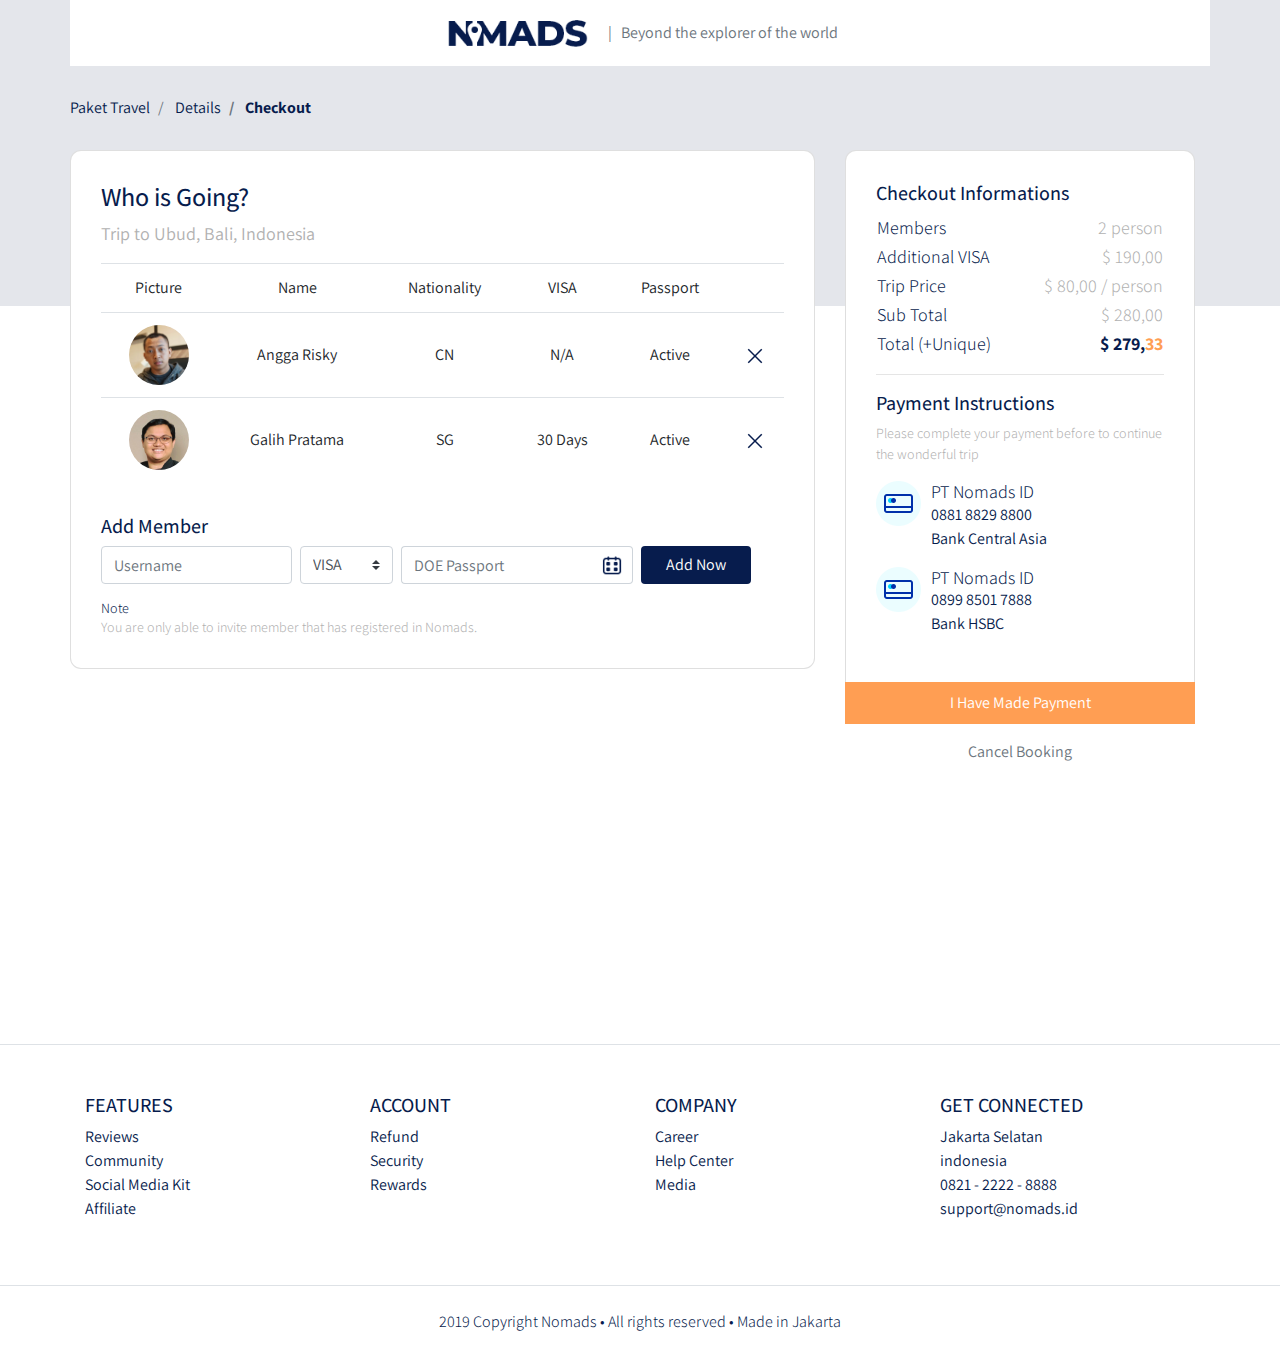
==== commit 61e9fec5: "Checkout Page - Instruction" ====
--- a/checkout.html
+++ b/checkout.html
@@ -130,37 +130,59 @@
                     </div>
                     <div class="col-lg-4">
                         <div class="card card-details card-right">
-                            <h2>Members are going</h2>
-                            <div class="members my-2">
-                                <img src="/frontend/images/member-1.png" class="member-image mr-1">
-                                <img src="/frontend/images/member-2.png" class="member-image mr-1">
-                                <img src="/frontend/images/member-3.png" class="member-image mr-1">
-                                <img src="/frontend/images/member-4.png" class="member-image mr-1">
-                                <img src="/frontend/images/member-5.png" class="member-image mr-1">
+                            <h2>Checkout Informations</h2>
+                            <table class="trip-informations">
+                                <tr>
+                                    <th width="50%">Members</th>
+                                    <td width="50%" class="text-right">2 person</td>
+                                </tr>
+                                <tr>
+                                    <th width="50%">Additional VISA</th>
+                                    <td width="50%" class="text-right">$ 190,00</td>
+                                </tr>
+                                <tr>
+                                    <th width="50%">Trip Price</th>
+                                    <td width="50%" class="text-right">$ 80,00 / person</td>
+                                </tr>
+                                <tr>
+                                    <th width="50%">Sub Total</th>
+                                    <td width="50%" class="text-right">$ 280,00</td>
+                                </tr>
+                                <tr>
+                                    <th width="50%">Total (+Unique)</th>
+                                    <td width="50%" class="text-right text-total">
+                                        <span class="text-blue">$ 279,</span
+                                            ><span class="text-orange">33</span>
+                                    </td>
+                                </tr>
+                            </table>
+                            <hr />
+                            <h2>Payment Instructions</h2>
+                            <p class="payment-instructions">Please complete your payment before to continue the wonderful trip</p>
+                            <div class="bank">
+                                <div class="bank-item pb-3">
+                                    <img src="frontend/images/ic_bank.png" alt="" class="bank-image">
+                                    <div class="description">
+                                        <h3> PT Nomads ID</h3>
+                                        <p>0881 8829 8800<br>Bank Central Asia</p>
+                                    </div>
+                                    <div class="clearfix"></div>
+                                </div>
+                                <div class="bank-item pb-3">
+                                    <img src="frontend/images/ic_bank.png" alt="" class="bank-image">
+                                    <div class="description">
+                                        <h3> PT Nomads ID</h3>
+                                        <p>0899 8501 7888<br>Bank HSBC</p>
+                                    </div>
+                                    <div class="clearfix"></div>
+                                </div>
                             </div>
-                            <hr>
-                            <h2>Trip Informations</h2>
-                            <table class="trip-informations">
-                                <tr>
-                                    <th width="50%">Date of Departure</th>
-                                    <td width="50%">22 Aug, 2019</td>
-                                </tr>
-                                <tr>
-                                    <th width="50%">Duration</th>
-                                    <td width="50%">4D 3N</td>
-                                </tr>
-                                <tr>
-                                    <th width="50%">Type</th>
-                                    <td width="50%">Open Trip</td>
-                                </tr>
-                                <tr>
-                                    <th width="50%">Price</th>
-                                    <td width="50%">$80,00 / person</td>
-                                </tr>
-                            </table>
                         </div>
                         <div class="join-container">
-                            <a href="#" class="btn btn-block btn-join-now mt-3 py-2">Join Now</a>
+                            <a href="#" class="btn btn-block btn-join-now mt-3 py-2">I Have Made Payment</a>
+                        </div>
+                        <div class="text-center mt-3">
+                            <a href="#" class="text-muted">Cancel Booking</a>
                         </div>
                     </div>
                 </div>
--- a/frontend/styles/main.css
+++ b/frontend/styles/main.css
@@ -279,6 +279,12 @@
   color: #B1B1B1;
 }
 
+.section-details-content .card-details h3 {
+  font-weight: 300;
+  font-size: 14px;
+  color: #071C4D;
+}
+
 .section-details-content .card-details .trip-informations th {
   font-weight: 300;
   font-size: 18px;
@@ -289,6 +295,50 @@
   font-weight: 300;
   font-size: 18px;
   color: #B1B1b1;
+}
+
+.section-details-content .card-details .trip-informations .text-blue {
+  color: #071C4D;
+  font-weight: bold;
+}
+
+.section-details-content .card-details .trip-informations .text-orange {
+  color: #FF9E53;
+  font-weight: bold;
+}
+
+.section-details-content .card-details .payment-instructions {
+  font-weight: 300;
+  font-size: 14px;
+  color: #B1B1B1;
+}
+
+.section-details-content .card-details .bank .bank-item h3 {
+  font-size: 18px;
+  color: #071C4D;
+  margin-bottom: 0;
+}
+
+.section-details-content .card-details .bank .bank-item p {
+  margin-bottom: 0;
+}
+
+.section-details-content .card-details .bank .bank-item .description {
+  margin-left: 10px;
+  overflow: hidden;
+  float: left;
+}
+
+.section-details-content .card-details .bank .bank-item .description p {
+  font-weight: normal;
+  font-size: 16px;
+  color: #071C4D;
+}
+
+.section-details-content .card-details .bank .bank-image {
+  width: 45px;
+  height: 45px;
+  float: left;
 }
 
 .section-details-content .card-details .disclaimer {
@@ -313,12 +363,6 @@
 .section-details-content .card-details .btn-add-now:hover {
   background-color: #1B3B86;
   color: #fff;
-}
-
-.section-details-content h3 {
-  font-weight: 400;
-  font-size: 14px;
-  color: #071C4D;
 }
 
 .section-details-content .card-right {
